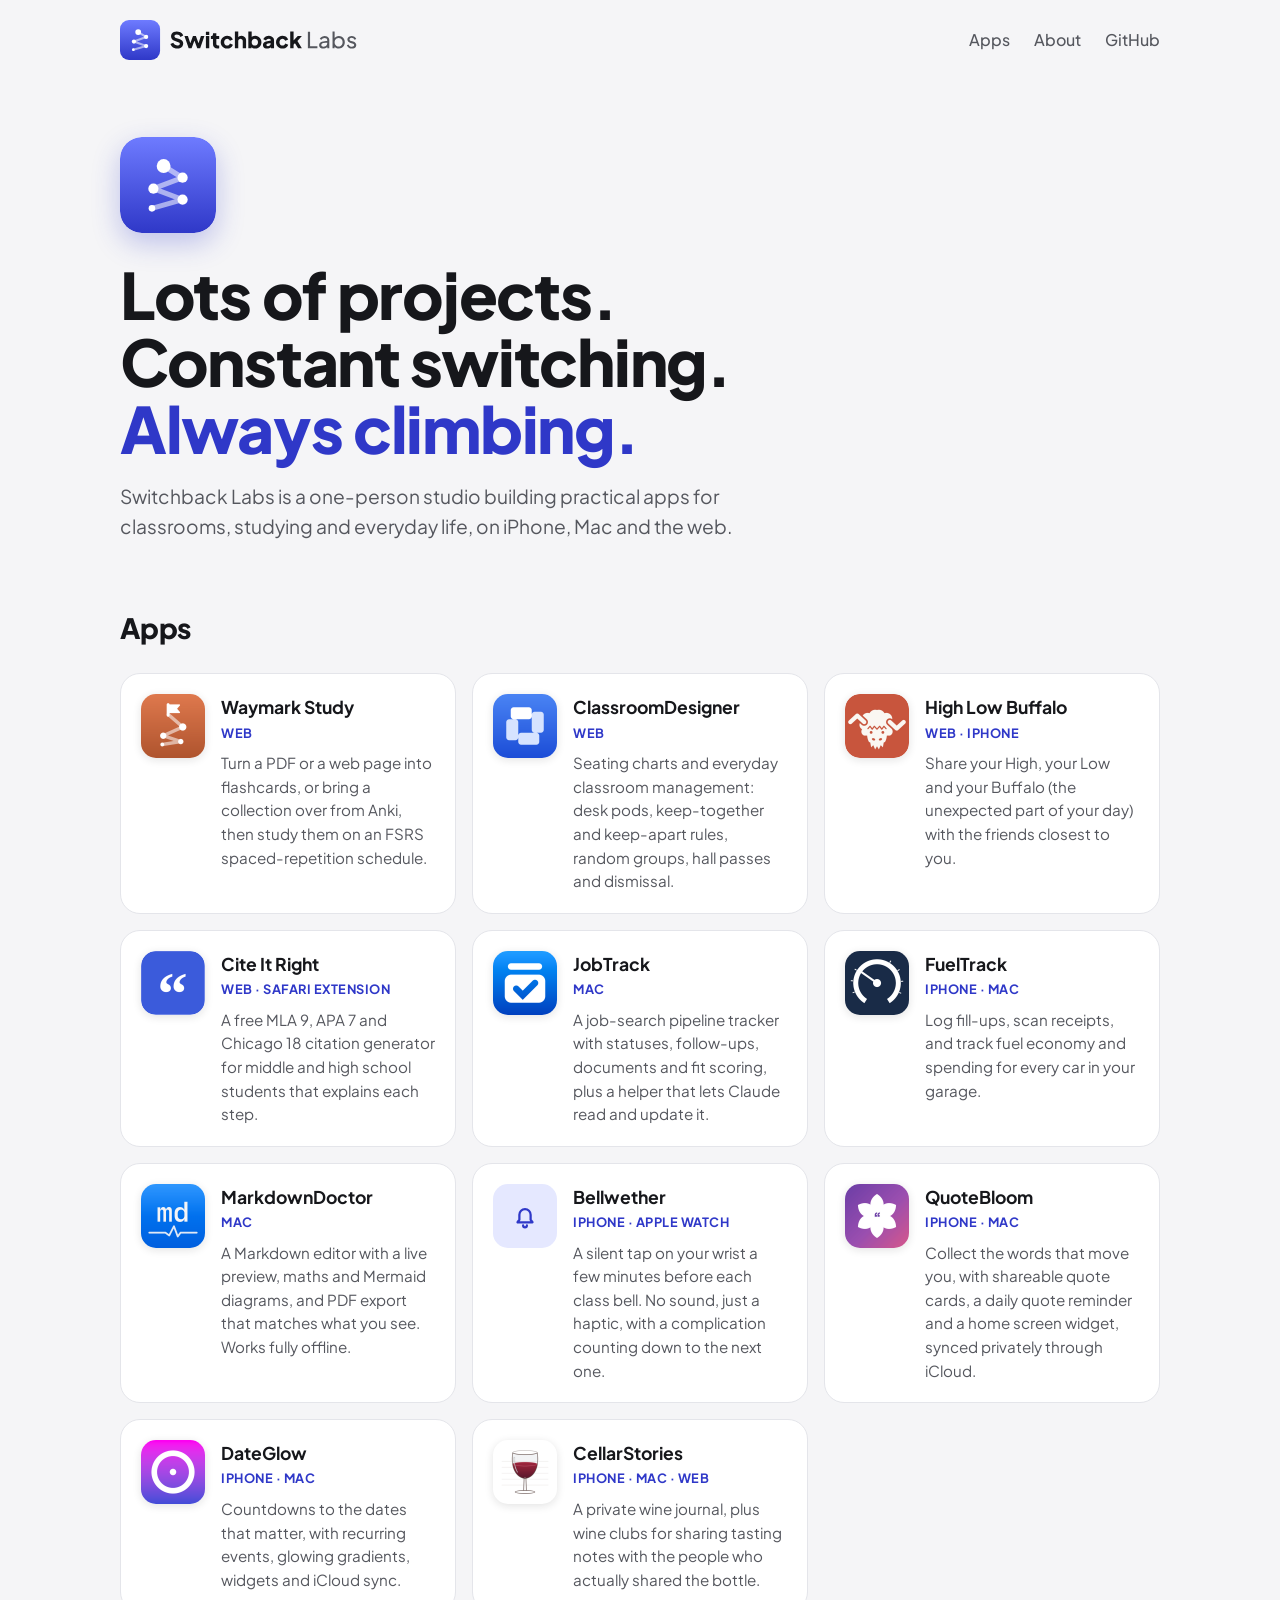
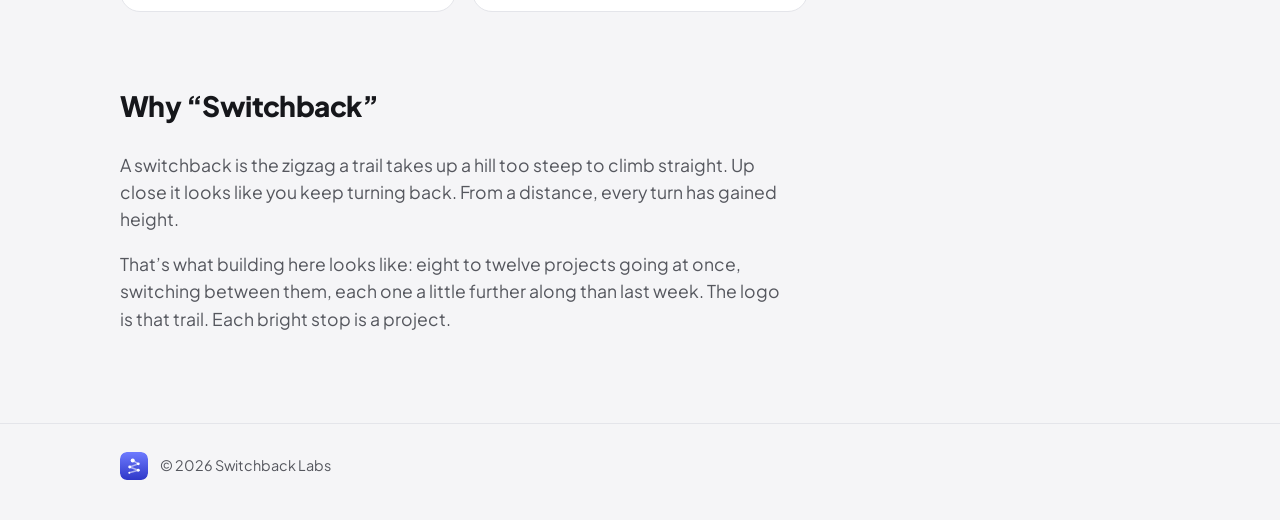
==== index.html @ 8738aa32 "Add the studio website and brand kits for GitHub Pages A plain HTML/CSS site with no build step, ser" ====
<!doctype html>
<html lang="en">
<head>
  <meta charset="utf-8">
  <meta name="viewport" content="width=device-width, initial-scale=1">
  <title>Switchback Labs</title>
  <meta name="description" content="A one-person studio building practical apps for classrooms, studying and everyday life, on iPhone, Mac and the web.">
  <meta name="theme-color" content="#2F38C8">

  <link rel="icon" href="favicon.svg" type="image/svg+xml">
  <link rel="icon" href="favicon.ico" sizes="16x16 32x32 48x48">
  <link rel="apple-touch-icon" href="apple-touch-icon.png">

  <!-- Link previews need an absolute URL. Update these if the site moves to a custom domain. -->
  <meta property="og:type" content="website">
  <meta property="og:title" content="Switchback Labs">
  <meta property="og:description" content="Lots of projects, constant switching, always climbing.">
  <meta property="og:url" content="https://nmuschin.github.io/switchbacklabs/">
  <meta property="og:image" content="https://nmuschin.github.io/switchbacklabs/assets/social-card.png">
  <meta property="og:image:width" content="1200">
  <meta property="og:image:height" content="630">
  <meta property="og:image:alt" content="The Switchback Labs logo: a zigzag trail with a stop at each turn, on an indigo tile">
  <meta name="twitter:card" content="summary_large_image">

  <link rel="preconnect" href="https://fonts.googleapis.com">
  <link rel="preconnect" href="https://fonts.gstatic.com" crossorigin>
  <link href="https://fonts.googleapis.com/css2?family=Plus+Jakarta+Sans:wght@400;500;700;800&display=swap" rel="stylesheet">
  <link rel="stylesheet" href="styles.css">
</head>
<body>
  <header class="site-header">
    <div class="wrap header-row">
      <a class="brand" href="./" aria-label="Switchback Labs home">
        <picture>
          <source srcset="brand/switchback-labs/svg/switchback-lockup-horizontal-dark.svg" media="(prefers-color-scheme: dark)">
          <img src="brand/switchback-labs/svg/switchback-lockup-horizontal.svg" alt="Switchback Labs" width="239" height="40">
        </picture>
      </a>
      <nav aria-label="Main">
        <a href="#apps">Apps</a>
        <a href="#about">About</a>
        <a href="https://github.com/nmuschin">GitHub</a>
      </nav>
    </div>
  </header>

  <main>
    <section class="hero wrap">
      <img class="hero-mark" src="brand/switchback-labs/svg/switchback-tile.svg" alt="" width="96" height="96">
      <h1>Lots of projects.<br>Constant switching.<br><span>Always climbing.</span></h1>
      <p class="lede">Switchback Labs is a one-person studio building practical apps for classrooms, studying and everyday life, on iPhone, Mac and the web.</p>
    </section>

    <section id="apps" class="wrap" aria-labelledby="apps-title">
      <h2 id="apps-title">Apps</h2>
      <ul class="app-grid">
        <li class="app">
          <img src="assets/apps/waymark-study.png" alt="" width="64" height="64">
          <div>
            <h3>Waymark Study</h3>
            <p class="platforms">Web</p>
            <p>Turn a PDF or a web page into flashcards, or bring a collection over from Anki, then study them on an FSRS spaced-repetition schedule.</p>
          </div>
        </li>
        <li class="app">
          <img src="assets/apps/classroom-designer.png" alt="" width="64" height="64">
          <div>
            <h3>ClassroomDesigner</h3>
            <p class="platforms">Web</p>
            <p>Seating charts and everyday classroom management: desk pods, keep-together and keep-apart rules, random groups, hall passes and dismissal.</p>
          </div>
        </li>
        <li class="app">
          <img src="assets/apps/high-low-buffalo.png" alt="" width="64" height="64">
          <div>
            <h3>High Low Buffalo</h3>
            <p class="platforms">Web · iPhone</p>
            <p>Share your High, your Low and your Buffalo (the unexpected part of your day) with the friends closest to you.</p>
          </div>
        </li>
        <li class="app">
          <img src="assets/apps/cite-it-right.png" alt="" width="64" height="64">
          <div>
            <h3>Cite It Right</h3>
            <p class="platforms">Web · Safari extension</p>
            <p>A free MLA 9, APA 7 and Chicago 18 citation generator for middle and high school students that explains each step.</p>
          </div>
        </li>
        <li class="app">
          <img src="assets/apps/job-track.png" alt="" width="64" height="64">
          <div>
            <h3>JobTrack</h3>
            <p class="platforms">Mac</p>
            <p>A job-search pipeline tracker with statuses, follow-ups, documents and fit scoring, plus a helper that lets Claude read and update it.</p>
          </div>
        </li>
        <li class="app">
          <img src="assets/apps/fuel-track.png" alt="" width="64" height="64">
          <div>
            <h3>FuelTrack</h3>
            <p class="platforms">iPhone · Mac</p>
            <p>Log fill-ups, scan receipts, and track fuel economy and spending for every car in your garage.</p>
          </div>
        </li>
        <li class="app">
          <img src="assets/apps/markdown-doctor.png" alt="" width="64" height="64">
          <div>
            <h3>MarkdownDoctor</h3>
            <p class="platforms">Mac</p>
            <p>A Markdown editor with a live preview, maths and Mermaid diagrams, and PDF export that matches what you see. Works fully offline.</p>
          </div>
        </li>
        <li class="app">
          <div class="icon-placeholder" aria-hidden="true">
            <svg viewBox="0 0 24 24" width="30" height="30"><path d="M6 17h12l-1.5-2V11a4.5 4.5 0 0 0-9 0v4L6 17Zm4.5 2.5a1.5 1.5 0 0 0 3 0" fill="none" stroke="currentColor" stroke-width="1.8" stroke-linecap="round" stroke-linejoin="round"/></svg>
          </div>
          <div>
            <h3>Bellwether</h3>
            <p class="platforms">iPhone · Apple Watch</p>
            <p>A silent tap on your wrist a few minutes before each class bell. No sound, just a haptic, with a complication counting down to the next one.</p>
          </div>
        </li>
        <li class="app">
          <img src="assets/apps/quote-bloom.png" alt="" width="64" height="64">
          <div>
            <h3>QuoteBloom</h3>
            <p class="platforms">iPhone · Mac</p>
            <p>Collect the words that move you, with shareable quote cards, a daily quote reminder and a home screen widget, synced privately through iCloud.</p>
          </div>
        </li>
        <li class="app">
          <img src="assets/apps/date-glow.png" alt="" width="64" height="64">
          <div>
            <h3>DateGlow</h3>
            <p class="platforms">iPhone · Mac</p>
            <p>Countdowns to the dates that matter, with recurring events, glowing gradients, widgets and iCloud sync.</p>
          </div>
        </li>
        <li class="app">
          <img src="assets/apps/cellar-stories.png" alt="" width="64" height="64">
          <div>
            <h3>CellarStories</h3>
            <p class="platforms">iPhone · Mac · Web</p>
            <p>A private wine journal, plus wine clubs for sharing tasting notes with the people who actually shared the bottle.</p>
          </div>
        </li>
      </ul>
    </section>

    <section id="about" class="wrap about" aria-labelledby="about-title">
      <h2 id="about-title">Why “Switchback”</h2>
      <p>A switchback is the zigzag a trail takes up a hill too steep to climb straight. Up close it looks like you keep turning back. From a distance, every turn has gained height.</p>
      <p>That’s what building here looks like: eight to twelve projects going at once, switching between them, each one a little further along than last week. The logo is that trail. Each bright stop is a project.</p>
    </section>
  </main>

  <footer class="site-footer">
    <div class="wrap footer-row">
      <img src="brand/switchback-labs/svg/switchback-tile.svg" alt="" width="28" height="28">
      <p>© 2026 Switchback Labs</p>
    </div>
  </footer>
</body>
</html>
---- styles.css ----
/* Switchback Labs: colours from brand/switchback-labs/README.md */
:root {
  --indigo-top: #6e7bff;
  --indigo: #2f38c8;
  --ink: #16171b;
  --gray: #55575e;
  --paper: #f5f5f7;
  --card: #ffffff;
  --border: #e4e5ea;
  --placeholder: #e5e8ff;
}

@media (prefers-color-scheme: dark) {
  :root {
    --ink: #f5f5f7;
    --gray: #a4a7ae;
    --paper: #16171b;
    --card: #1f2026;
    --border: #2e3038;
    --placeholder: #262a52;
    --indigo: #8c96ff;
  }
}

* { box-sizing: border-box; }

body {
  margin: 0;
  background: var(--paper);
  color: var(--ink);
  font-family: "Plus Jakarta Sans", system-ui, -apple-system, sans-serif;
  line-height: 1.55;
  -webkit-font-smoothing: antialiased;
}

a { color: var(--indigo); }
a:hover { color: var(--ink); }

.wrap {
  width: 100%;
  max-width: 1080px;
  margin: 0 auto;
  padding: 0 20px;
}

/* Header */
.site-header { padding: 20px 0; }
.header-row { display: flex; align-items: center; justify-content: space-between; gap: 16px; flex-wrap: wrap; }
.brand img { display: block; height: 40px; width: auto; }
nav { display: flex; gap: 24px; font-weight: 500; }
nav a { color: var(--gray); text-decoration: none; padding: 8px 0; }
nav a:hover { color: var(--ink); }

/* Hero */
.hero { padding-top: 56px; padding-bottom: 64px; }
.hero-mark { display: block; width: 96px; height: 96px; margin-bottom: 28px; border-radius: 22px; box-shadow: 0 10px 28px rgba(47, 56, 200, 0.28); }
h1 { margin: 0 0 20px; font-size: clamp(2.4rem, 6vw, 4rem); font-weight: 800; line-height: 1.05; letter-spacing: -0.02em; }
h1 span { color: var(--indigo); }
.lede { margin: 0; max-width: 34em; font-size: 1.2rem; color: var(--gray); }

/* Apps */
h2 { margin: 0 0 24px; font-size: 1.75rem; font-weight: 800; letter-spacing: -0.02em; }
.app-grid { list-style: none; margin: 0; padding: 0; display: grid; grid-template-columns: repeat(auto-fill, minmax(300px, 1fr)); gap: 16px; }
.app { display: flex; gap: 16px; align-items: flex-start; padding: 20px; background: var(--card); border: 1px solid var(--border); border-radius: 20px; }
.app > img, .icon-placeholder { flex: 0 0 64px; width: 64px; height: 64px; border-radius: 15px; }
.app > img { box-shadow: 0 2px 8px rgba(22, 23, 27, 0.12); }
.icon-placeholder { display: flex; align-items: center; justify-content: center; background: var(--placeholder); color: var(--indigo); }
.app h3 { margin: 0; font-size: 1.1rem; font-weight: 700; }
.app p { margin: 0; color: var(--gray); font-size: 0.95rem; }
.app .platforms { margin: 2px 0 8px; font-size: 0.8rem; font-weight: 700; letter-spacing: 0.04em; text-transform: uppercase; color: var(--indigo); }

/* About */
.about { padding-top: 72px; padding-bottom: 72px; }
.about p { max-width: 38em; font-size: 1.1rem; color: var(--gray); }

/* Footer */
.site-footer { border-top: 1px solid var(--border); padding: 28px 0 40px; }
.footer-row { display: flex; align-items: center; gap: 12px; }
.footer-row img { border-radius: 7px; }
.footer-row p { margin: 0; color: var(--gray); font-size: 0.9rem; }

@media (max-width: 520px) {
  .app-grid { grid-template-columns: 1fr; }
  .hero { padding-top: 32px; padding-bottom: 48px; }
}
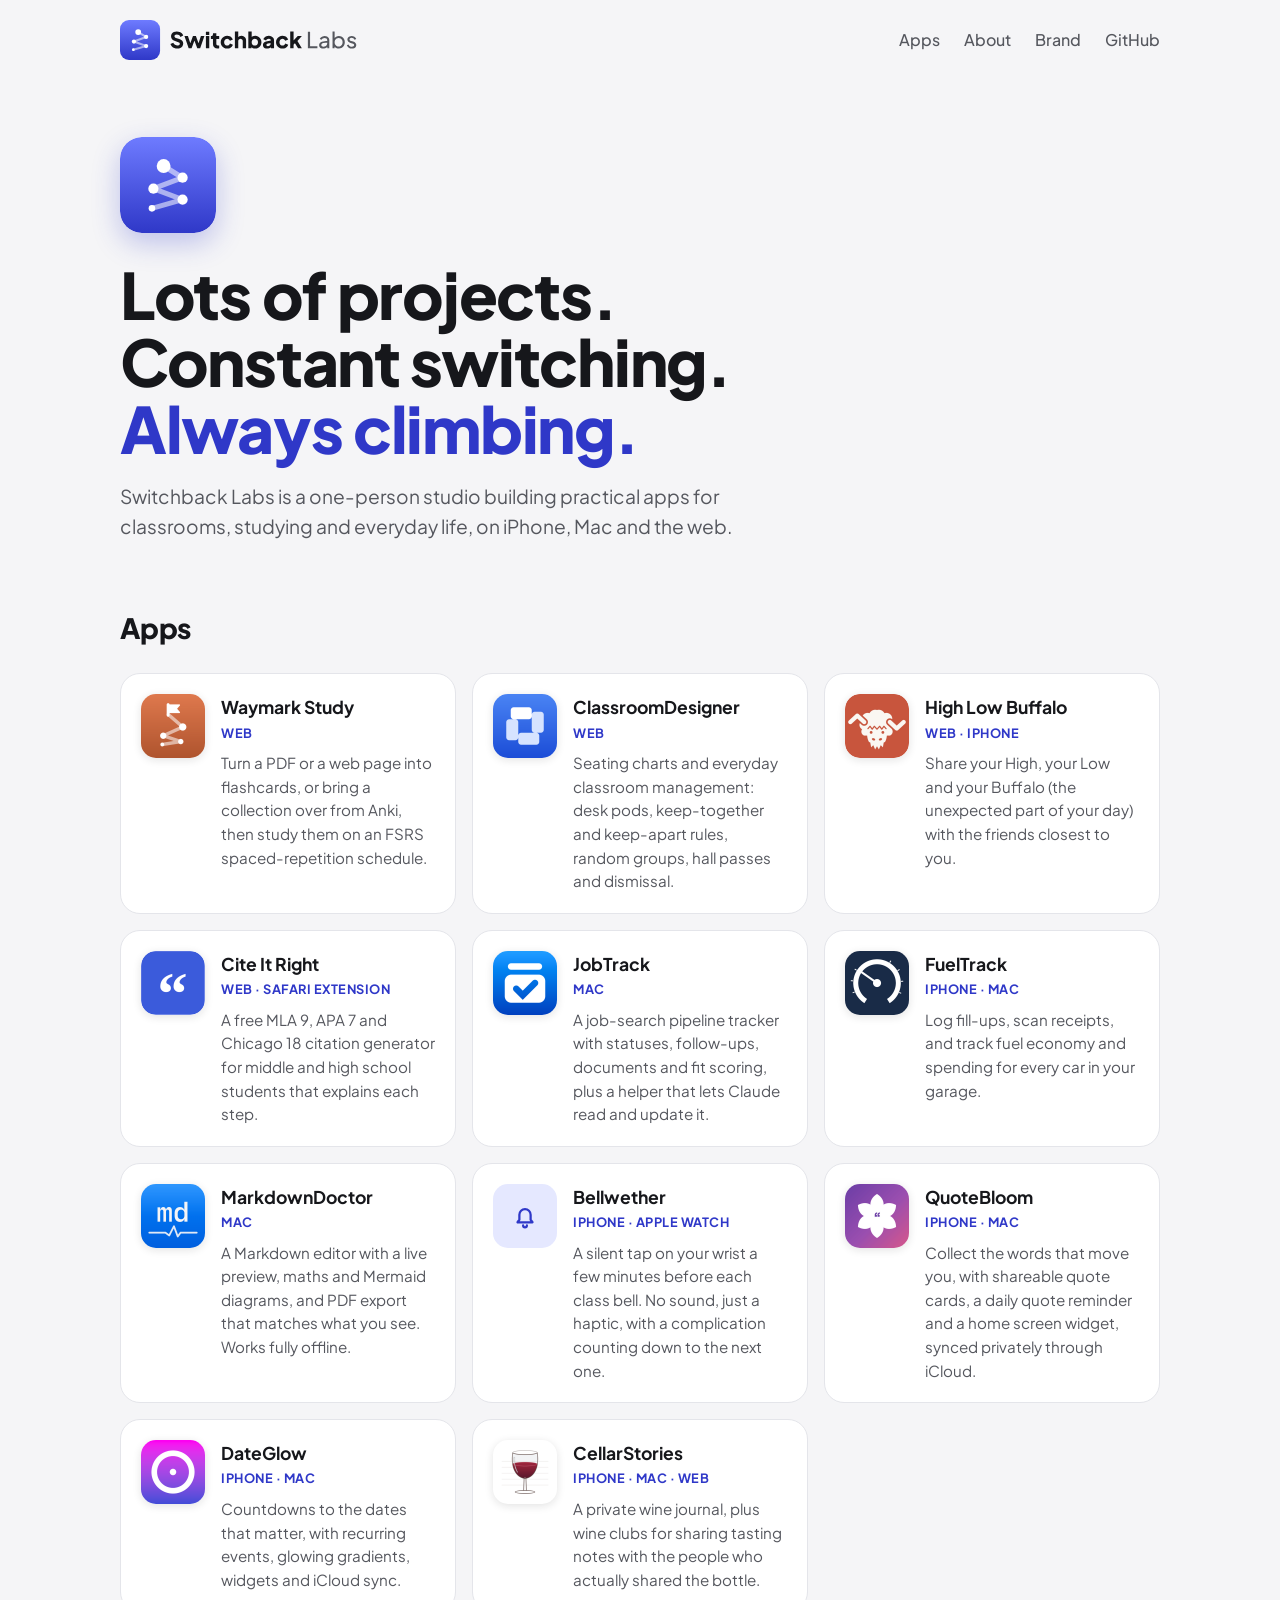
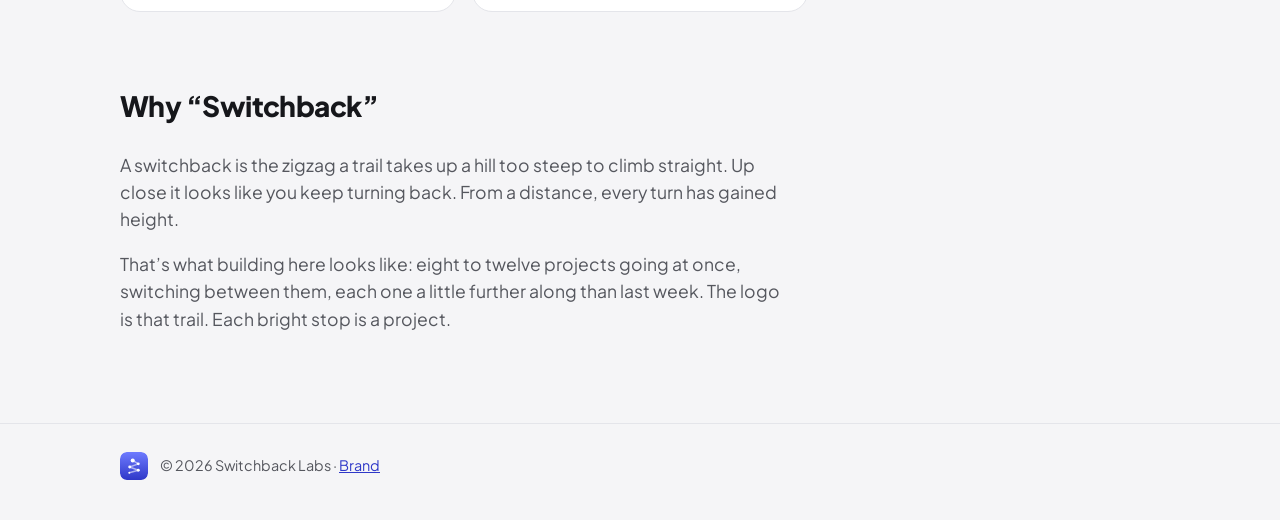
==== commit b7e14107: "Add a brand page, kit downloads and the scripts that build the kits brand.html is a public press-kit" ====
--- a/index.html
+++ b/index.html
@@ -39,6 +39,7 @@
       <nav aria-label="Main">
         <a href="#apps">Apps</a>
         <a href="#about">About</a>
+        <a href="brand.html">Brand</a>
         <a href="https://github.com/nmuschin">GitHub</a>
       </nav>
     </div>
@@ -157,7 +158,7 @@
   <footer class="site-footer">
     <div class="wrap footer-row">
       <img src="brand/switchback-labs/svg/switchback-tile.svg" alt="" width="28" height="28">
-      <p>© 2026 Switchback Labs</p>
+      <p>© 2026 Switchback Labs · <a href="brand.html">Brand</a></p>
     </div>
   </footer>
 </body>
--- a/styles.css
+++ b/styles.css
@@ -73,6 +73,44 @@
 .about { padding-top: 72px; padding-bottom: 72px; }
 .about p { max-width: 38em; font-size: 1.1rem; color: var(--gray); }
 
+/* Brand page */
+nav a[aria-current="page"] { color: var(--ink); }
+.hero-compact { padding-top: 40px; padding-bottom: 40px; }
+.kit { padding-top: 32px; padding-bottom: 40px; }
+.kit + .kit { border-top: 1px solid var(--border); }
+.kit-head { display: flex; gap: 18px; align-items: center; margin-bottom: 20px; }
+.kit-head h2 { margin: 0 0 4px; }
+.kit-head p { margin: 0; max-width: 40em; color: var(--gray); }
+.kit-tile { flex: 0 0 72px; border-radius: 16px; box-shadow: 0 6px 18px rgba(22, 23, 27, 0.18); }
+
+.downloads { display: flex; flex-wrap: wrap; gap: 10px; margin-bottom: 24px; }
+.button { display: inline-flex; align-items: center; min-height: 44px; padding: 10px 18px; border: 1px solid var(--border); border-radius: 12px; background: var(--card); color: var(--ink); font-weight: 600; font-size: 0.95rem; text-decoration: none; }
+.button:hover { border-color: var(--indigo); color: var(--ink); }
+.button.primary { background: #2f38c8; border-color: #2f38c8; color: #ffffff; }
+.button.primary:hover { background: #262eaa; color: #ffffff; }
+
+.previews { display: grid; grid-template-columns: repeat(auto-fit, minmax(280px, 1fr)); gap: 16px; margin: 0 0 24px; }
+.preview { margin: 0; min-height: 160px; padding: 28px 24px 16px; border-radius: 20px; display: flex; flex-direction: column; justify-content: space-between; gap: 20px; }
+.preview img { max-width: 100%; height: auto; }
+.preview.light { background: #ffffff; border: 1px solid #e4e5ea; }
+.preview.dark { background: #16171b; border: 1px solid #2e3038; }
+.preview figcaption { font-size: 0.8rem; font-weight: 600; color: #55575e; }
+.preview.dark figcaption { color: #a4a7ae; }
+.size-row { display: flex; align-items: flex-end; gap: 18px; }
+.size-row img:first-child { border-radius: 14px; }
+
+.swatches { list-style: none; margin: 0; padding: 0; display: grid; grid-template-columns: repeat(auto-fill, minmax(150px, 1fr)); gap: 12px; }
+.swatches li { display: flex; flex-direction: column; gap: 2px; font-size: 0.9rem; }
+/* Every chip gets a hairline, so ink stays visible on the dark theme and paper on the light one. */
+.chip { display: block; height: 56px; border-radius: 12px; margin-bottom: 6px; box-shadow: inset 0 0 0 1px var(--border); }
+.swatches code { color: var(--gray); font-size: 0.85rem; }
+
+.usage { padding-top: 40px; padding-bottom: 72px; border-top: 1px solid var(--border); }
+.usage ul { margin: 0 0 20px; padding-left: 1.2em; max-width: 44em; color: var(--gray); }
+.usage li { margin-bottom: 8px; }
+.usage b { color: var(--ink); }
+.fineprint { max-width: 44em; font-size: 0.9rem; color: var(--gray); }
+
 /* Footer */
 .site-footer { border-top: 1px solid var(--border); padding: 28px 0 40px; }
 .footer-row { display: flex; align-items: center; gap: 12px; }
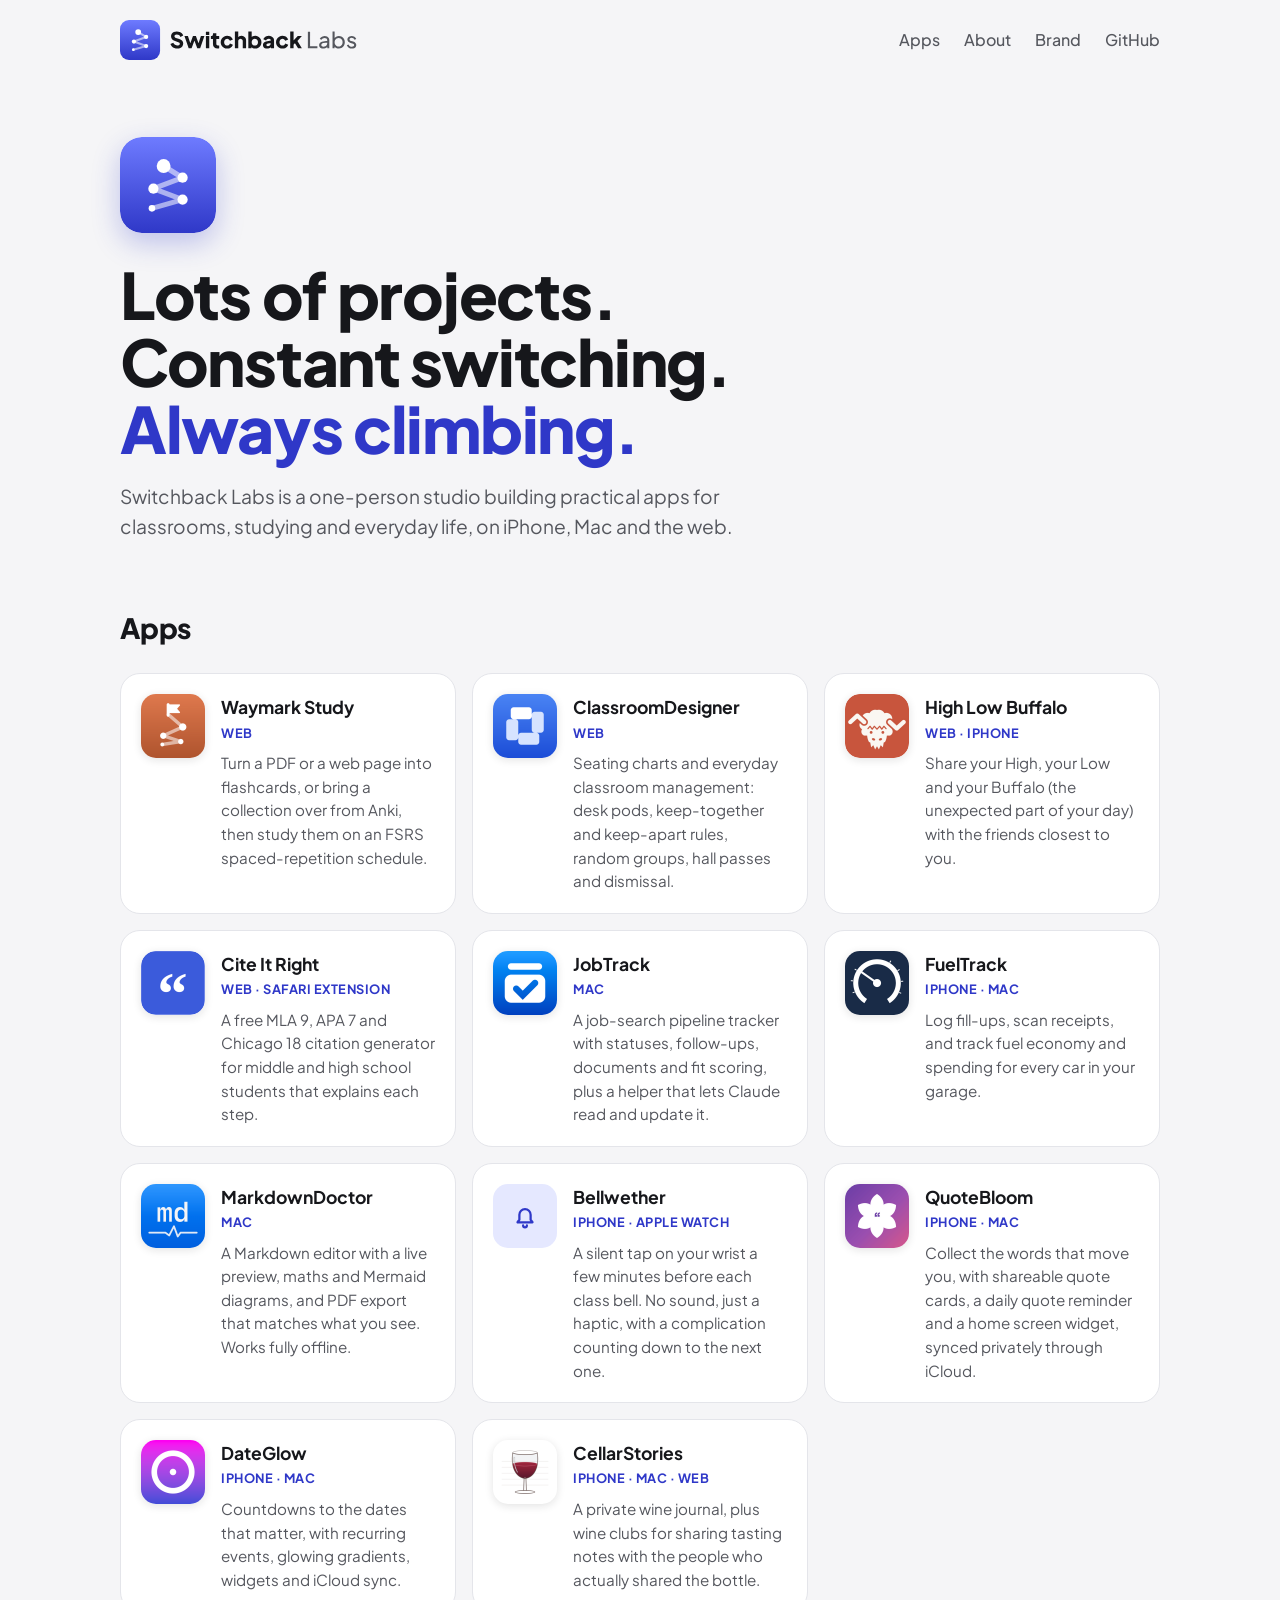
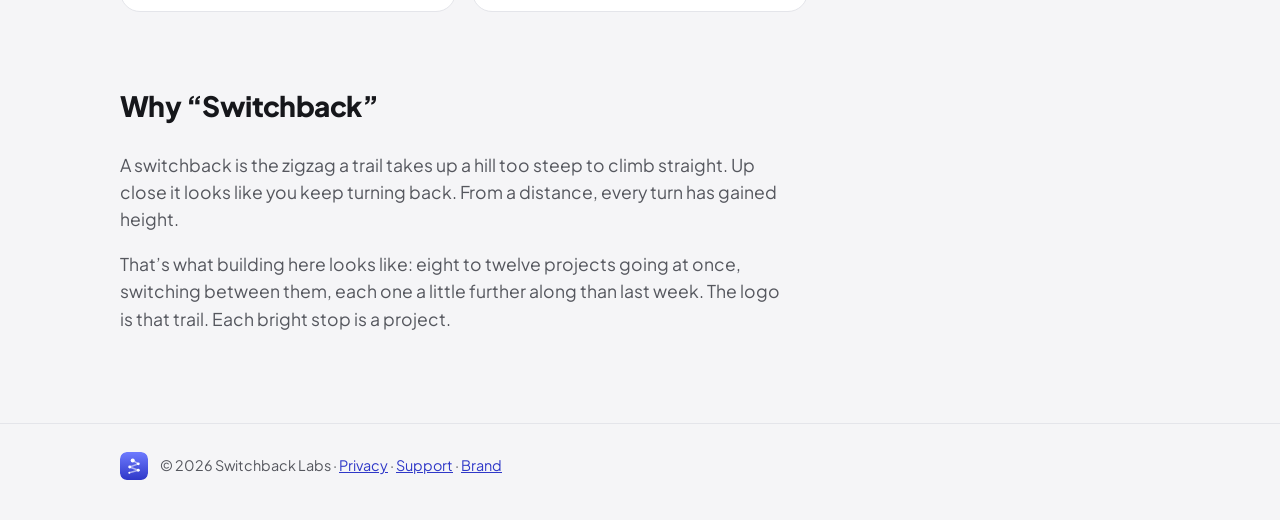
==== commit 247bcf72: "Add privacy policies for each app and a support page The App Store needs a privacy policy URL and a " ====
--- a/index.html
+++ b/index.html
@@ -158,7 +158,7 @@
   <footer class="site-footer">
     <div class="wrap footer-row">
       <img src="brand/switchback-labs/svg/switchback-tile.svg" alt="" width="28" height="28">
-      <p>© 2026 Switchback Labs · <a href="brand.html">Brand</a></p>
+      <p>© 2026 Switchback Labs · <a href="privacy/">Privacy</a> · <a href="support.html">Support</a> · <a href="brand.html">Brand</a></p>
     </div>
   </footer>
 </body>
--- a/styles.css
+++ b/styles.css
@@ -121,3 +121,20 @@
   .app-grid { grid-template-columns: 1fr; }
   .hero { padding-top: 32px; padding-bottom: 48px; }
 }
+
+/* Privacy and support pages */
+.prose { max-width: 760px; padding-top: 40px; padding-bottom: 72px; }
+.prose h1 { font-size: clamp(2rem, 5vw, 2.75rem); margin-bottom: 8px; }
+.prose h2 { font-size: 1.25rem; margin: 36px 0 8px; }
+.prose h3 { font-size: 1.05rem; margin: 24px 0 4px; }
+.prose p, .prose li { color: var(--gray); }
+.prose strong { color: var(--ink); }
+.prose ul { padding-left: 1.2em; }
+.prose li { margin-bottom: 6px; }
+.prose .summary { font-size: 1.15rem; color: var(--ink); }
+.crumb { margin: 0 0 8px; font-size: 0.9rem; }
+.updated { margin: 0 0 24px; font-size: 0.9rem; }
+.prose .policy-list { list-style: none; padding: 0; margin: 28px 0; display: grid; gap: 10px; }
+.policy-list li { display: flex; flex-direction: column; gap: 2px; padding: 16px 20px; background: var(--card); border: 1px solid var(--border); border-radius: 16px; margin: 0; }
+.policy-list a { font-weight: 700; font-size: 1.05rem; text-decoration: none; }
+.policy-list span { font-size: 0.95rem; }
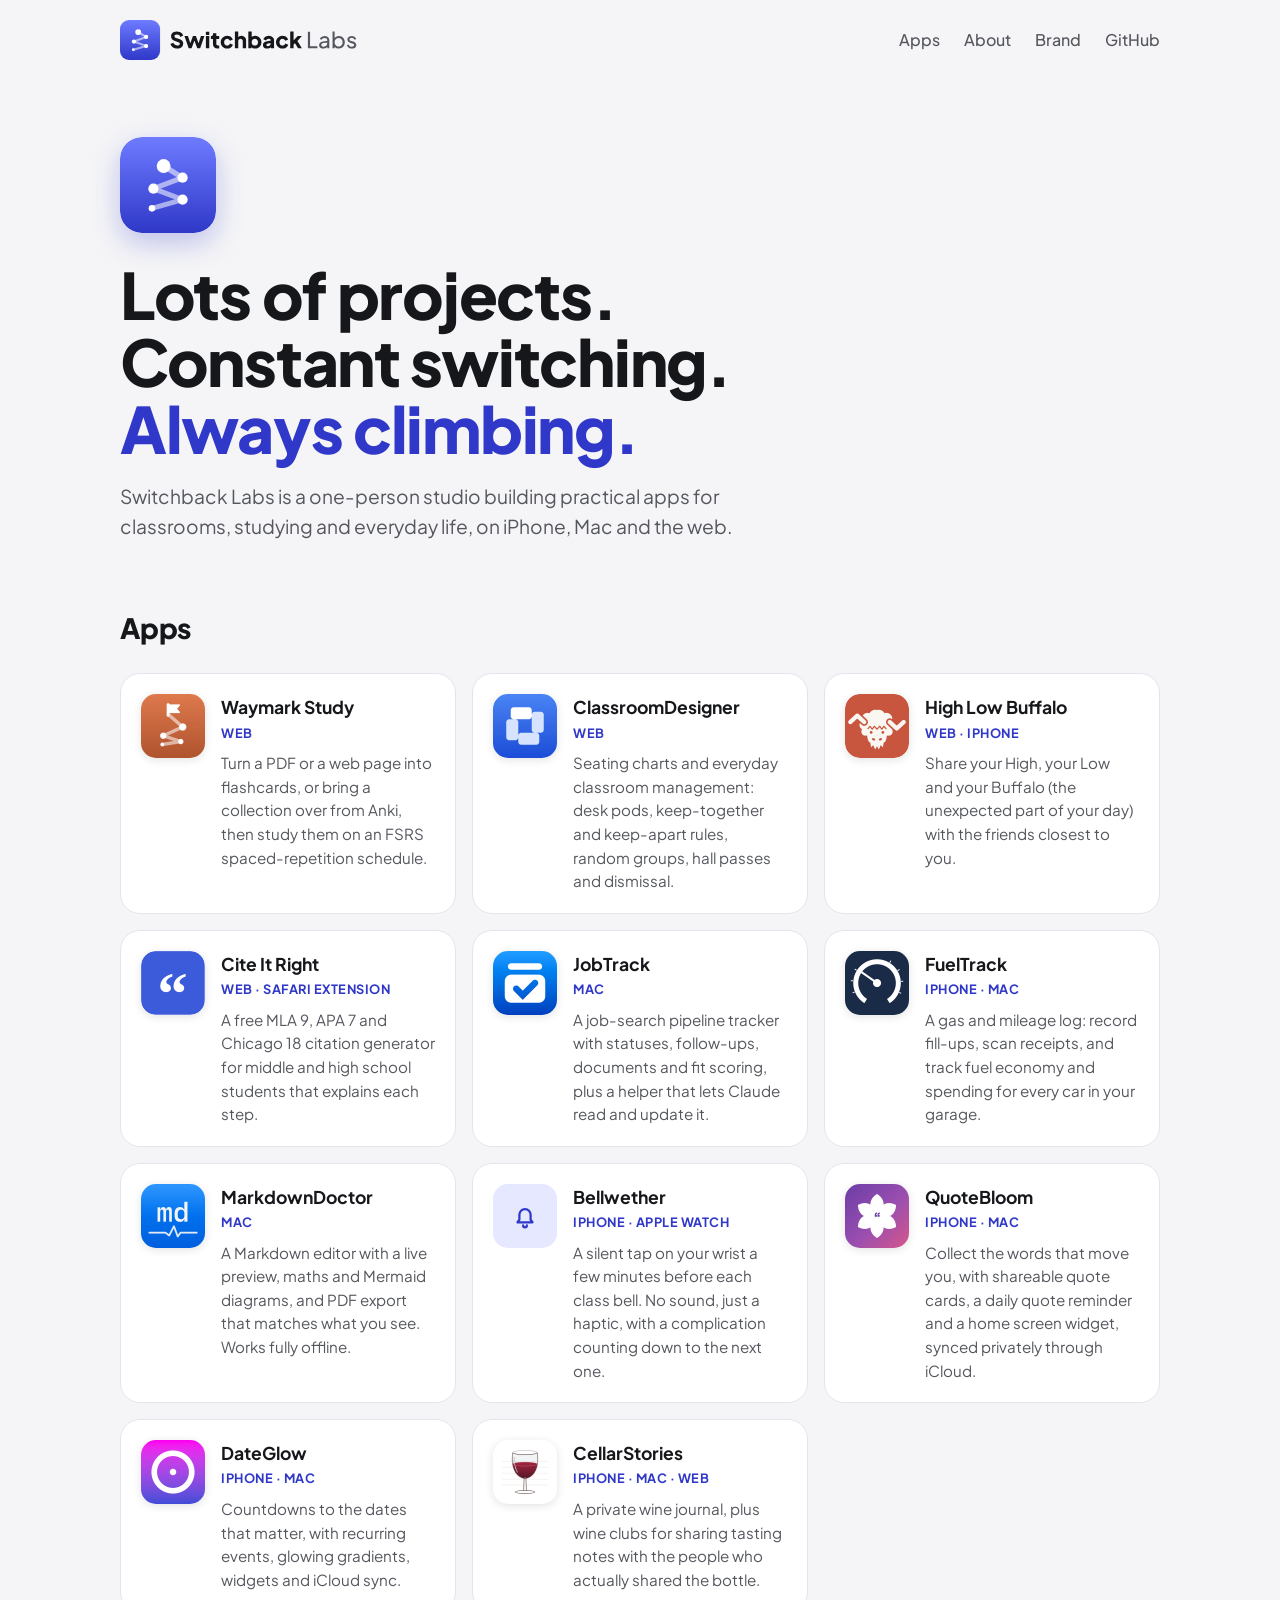
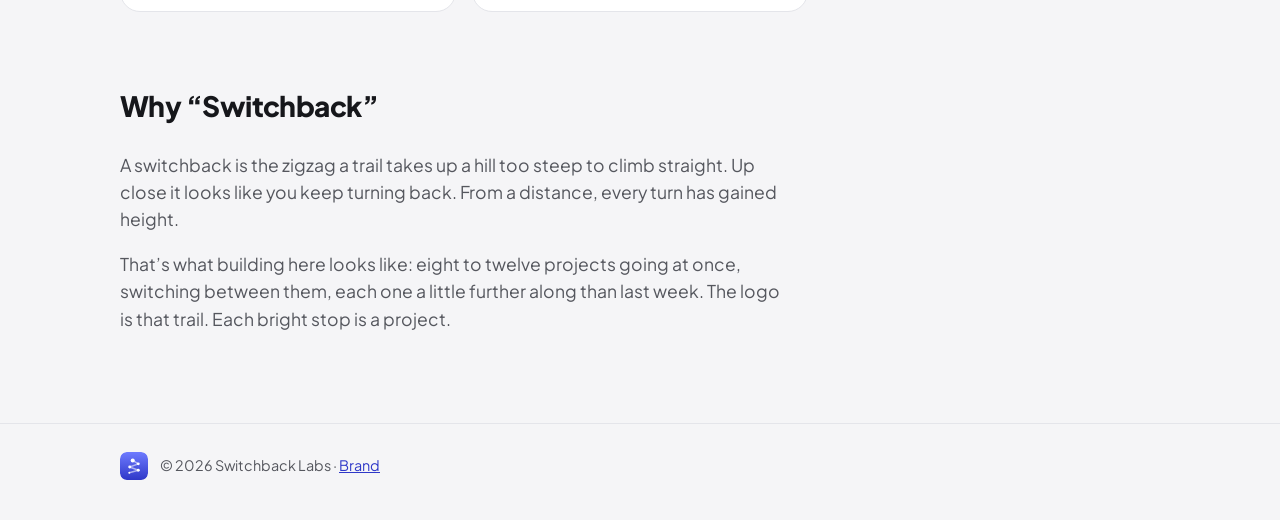
==== commit f8e3af81: "To-do: organization developer account, FuelTrack's App Store name Records the decision to move to an" ====
--- a/index.html
+++ b/index.html
@@ -100,7 +100,7 @@
           <div>
             <h3>FuelTrack</h3>
             <p class="platforms">iPhone · Mac</p>
-            <p>Log fill-ups, scan receipts, and track fuel economy and spending for every car in your garage.</p>
+            <p>A gas and mileage log: record fill-ups, scan receipts, and track fuel economy and spending for every car in your garage.</p>
           </div>
         </li>
         <li class="app">
@@ -158,7 +158,7 @@
   <footer class="site-footer">
     <div class="wrap footer-row">
       <img src="brand/switchback-labs/svg/switchback-tile.svg" alt="" width="28" height="28">
-      <p>© 2026 Switchback Labs · <a href="privacy/">Privacy</a> · <a href="support.html">Support</a> · <a href="brand.html">Brand</a></p>
+      <p>© 2026 Switchback Labs · <a href="brand.html">Brand</a></p>
     </div>
   </footer>
 </body>
